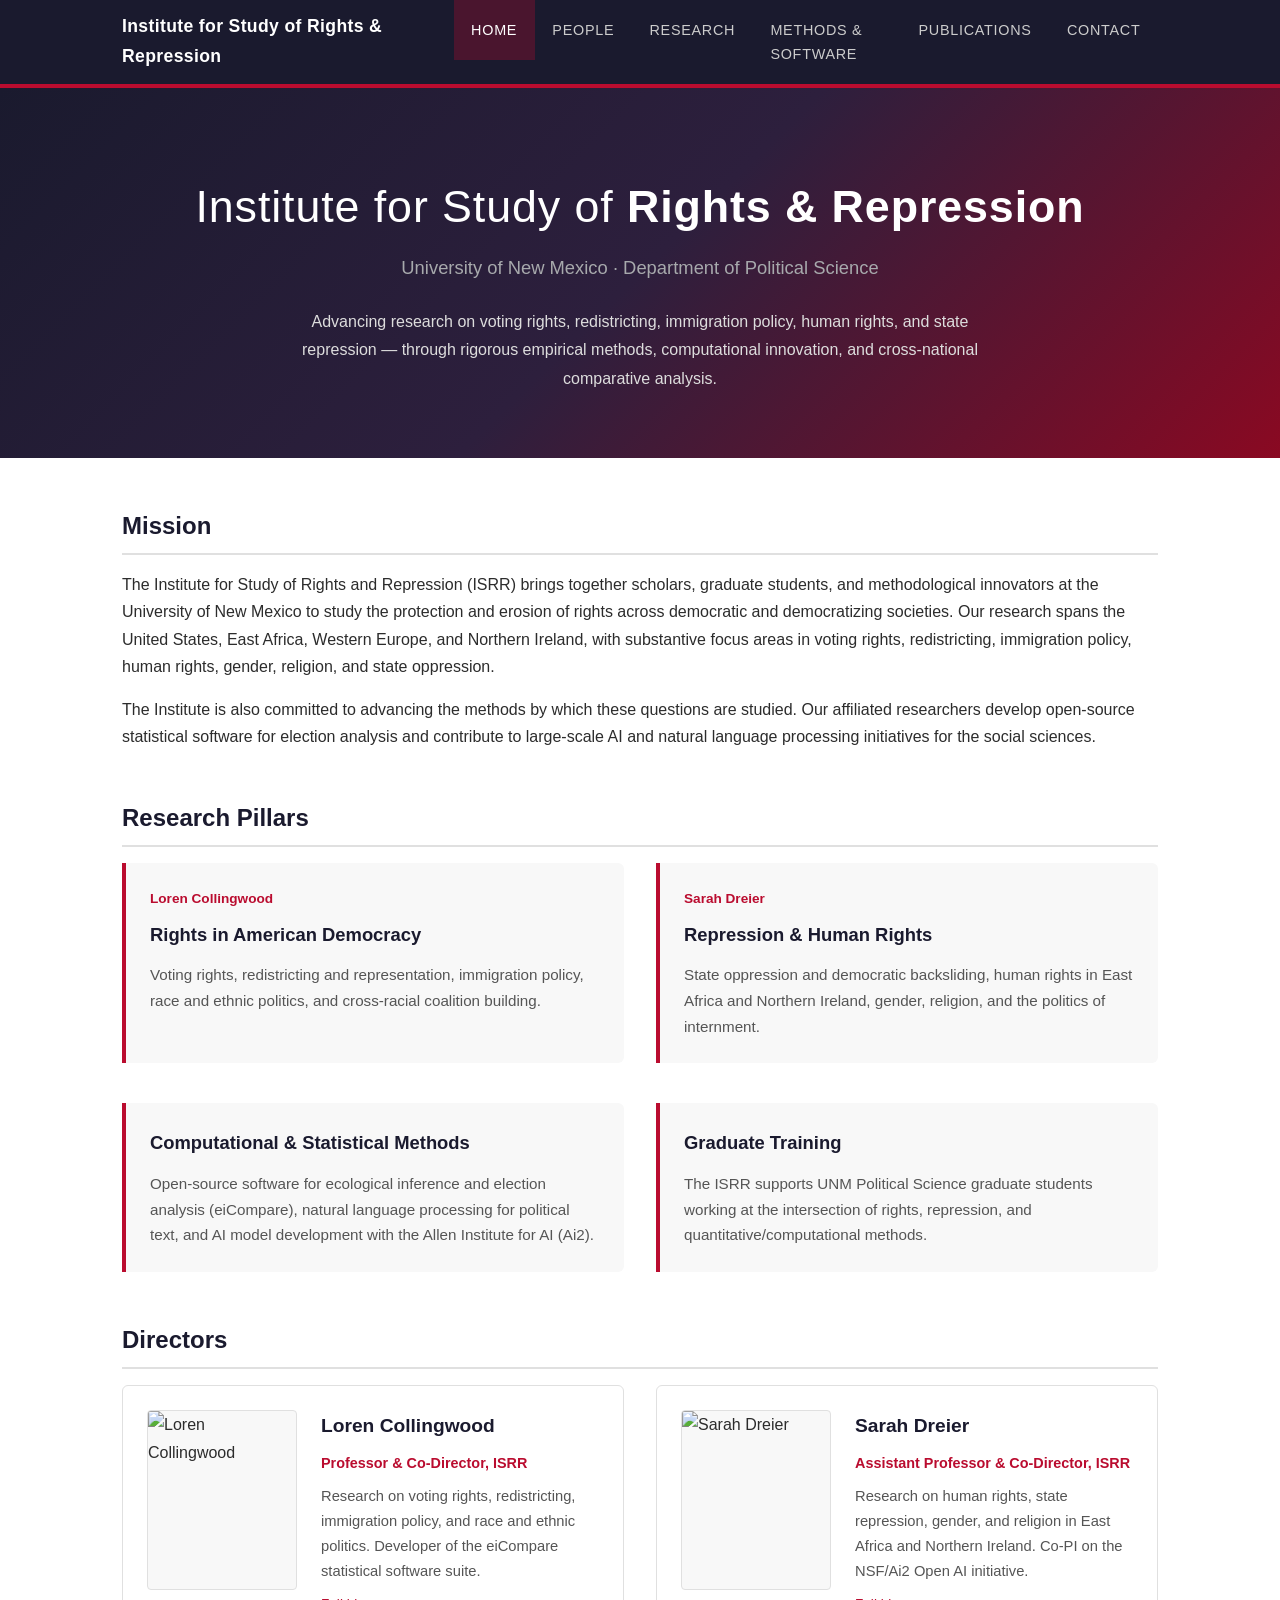
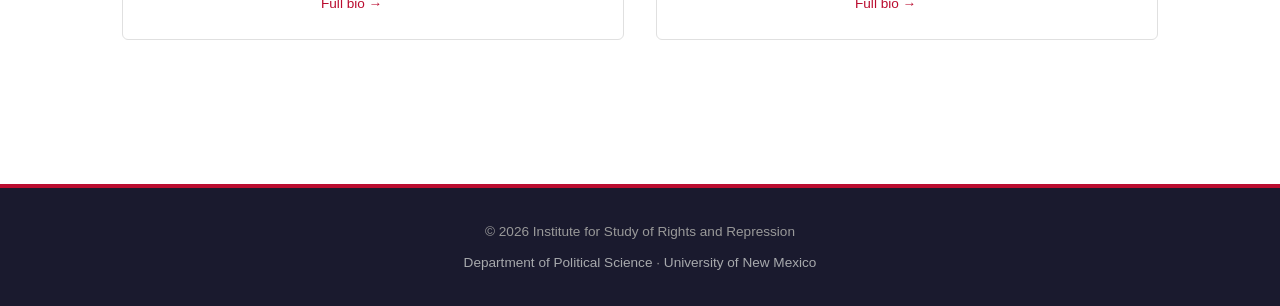
==== index.html @ 9de850cd "Initial site: Institute for Study of Rights and Repression (ISRR)" ====
<!DOCTYPE html>
<html lang="en">
<head>
  <meta charset="UTF-8">
  <meta name="viewport" content="width=device-width, initial-scale=1.0">
  <title>ISRR | Institute for Study of Rights and Repression</title>
  <link rel="stylesheet" href="css/style.css">
</head>
<body>

<header>
  <div class="header-inner">
    <div class="site-brand">
      <a href="index.html">
        <span class="full-name">Institute for Study of Rights &amp; Repression</span>
        <span class="abbrev">ISRR</span>
      </a>
    </div>
    <button class="menu-toggle" aria-label="Toggle menu" onclick="document.querySelector('nav ul').classList.toggle('open')">&#9776;</button>
    <nav>
      <ul>
        <li><a href="index.html" class="active">Home</a></li>
        <li><a href="people.html">People</a></li>
        <li><a href="research.html">Research</a></li>
        <li><a href="methods.html">Methods &amp; Software</a></li>
        <li><a href="publications.html">Publications</a></li>
        <li><a href="contact.html">Contact</a></li>
      </ul>
    </nav>
  </div>
</header>

<div class="hero">
  <h1>Institute for Study of <strong>Rights &amp; Repression</strong></h1>
  <p class="subtitle">University of New Mexico &middot; Department of Political Science</p>
  <p class="tagline">
    Advancing research on voting rights, redistricting, immigration policy, human rights, and state repression &mdash;
    through rigorous empirical methods, computational innovation, and cross-national comparative analysis.
  </p>
</div>

<div class="page-content">

  <section>
    <h2>Mission</h2>
    <p>
      The Institute for Study of Rights and Repression (ISRR) brings together scholars, graduate students, and
      methodological innovators at the University of New Mexico to study the protection and erosion of rights
      across democratic and democratizing societies. Our research spans the United States, East Africa, Western Europe,
      and Northern Ireland, with substantive focus areas in voting rights, redistricting, immigration policy,
      human rights, gender, religion, and state oppression.
    </p>
    <p style="margin-top: 1rem;">
      The Institute is also committed to advancing the methods by which these questions are studied. Our
      affiliated researchers develop open-source statistical software for election analysis and contribute
      to large-scale AI and natural language processing initiatives for the social sciences.
    </p>
  </section>

  <section>
    <h2>Research Pillars</h2>
    <div class="research-pillars">
      <div class="pillar">
        <div class="lead">Loren Collingwood</div>
        <h3>Rights in American Democracy</h3>
        <p>Voting rights, redistricting and representation, immigration policy, race and ethnic politics, and cross-racial coalition building.</p>
      </div>
      <div class="pillar">
        <div class="lead">Sarah Dreier</div>
        <h3>Repression &amp; Human Rights</h3>
        <p>State oppression and democratic backsliding, human rights in East Africa and Northern Ireland, gender, religion, and the politics of internment.</p>
      </div>
    </div>
    <div class="research-pillars">
      <div class="pillar">
        <h3>Computational &amp; Statistical Methods</h3>
        <p>Open-source software for ecological inference and election analysis (eiCompare), natural language processing for political text, and AI model development with the Allen Institute for AI (Ai2).</p>
      </div>
      <div class="pillar">
        <h3>Graduate Training</h3>
        <p>The ISRR supports UNM Political Science graduate students working at the intersection of rights, repression, and quantitative/computational methods.</p>
      </div>
    </div>
  </section>

  <section>
    <h2>Directors</h2>
    <div class="people-grid">
      <div class="person-card">
        <img src="images/collingwood.jpg" alt="Loren Collingwood" class="person-photo">
        <div class="person-info">
          <h3>Loren Collingwood</h3>
          <div class="title">Professor &amp; Co-Director, ISRR</div>
          <p>Research on voting rights, redistricting, immigration policy, and race and ethnic politics. Developer of the eiCompare statistical software suite.</p>
          <div class="contact"><a href="people.html">Full bio &rarr;</a></div>
        </div>
      </div>
      <div class="person-card">
        <img src="images/dreier.jpg" alt="Sarah Dreier" class="person-photo">
        <div class="person-info">
          <h3>Sarah Dreier</h3>
          <div class="title">Assistant Professor &amp; Co-Director, ISRR</div>
          <p>Research on human rights, state repression, gender, and religion in East Africa and Northern Ireland. Co-PI on the NSF/Ai2 Open AI initiative.</p>
          <div class="contact"><a href="people.html">Full bio &rarr;</a></div>
        </div>
      </div>
    </div>
  </section>

</div>

<footer>
  <div class="footer-inner">
    <p>&copy; 2026 Institute for Study of Rights and Repression</p>
    <p class="unm-link">
      <a href="https://polisci.unm.edu">Department of Political Science</a> &middot;
      <a href="https://www.unm.edu">University of New Mexico</a>
    </p>
  </div>
</footer>

</body>
</html>
---- css/style.css ----
/* ============================================
   Institute for Study of Rights and Repression
   UNM - CSS Stylesheet
   ============================================ */

/* --- Reset & Base --- */
*, *::before, *::after {
  box-sizing: border-box;
  margin: 0;
  padding: 0;
}

:root {
  --unm-cherry: #BA0C2F;
  --unm-cherry-dark: #8a0922;
  --unm-silver: #A7A9AC;
  --unm-gray: #63666A;
  --unm-dark: #1a1a2e;
  --text-primary: #2c2c2c;
  --text-secondary: #555;
  --bg-light: #f8f8f8;
  --bg-white: #ffffff;
  --border-light: #e0e0e0;
  --max-width: 1100px;
}

html {
  scroll-behavior: smooth;
}

body {
  font-family: 'Segoe UI', 'Helvetica Neue', Arial, sans-serif;
  color: var(--text-primary);
  line-height: 1.7;
  background: var(--bg-white);
}

a {
  color: var(--unm-cherry);
  text-decoration: none;
  transition: color 0.2s;
}

a:hover {
  color: var(--unm-cherry-dark);
  text-decoration: underline;
}

img {
  max-width: 100%;
  height: auto;
}

/* --- Header & Navigation --- */
header {
  background: var(--unm-dark);
  border-bottom: 4px solid var(--unm-cherry);
  position: sticky;
  top: 0;
  z-index: 100;
}

.header-inner {
  max-width: var(--max-width);
  margin: 0 auto;
  padding: 0 2rem;
  display: flex;
  align-items: center;
  justify-content: space-between;
}

.site-brand {
  display: flex;
  align-items: center;
  gap: 0.75rem;
  padding: 0.75rem 0;
}

.site-brand a {
  color: #fff;
  font-size: 1.1rem;
  font-weight: 700;
  letter-spacing: 0.02em;
  text-decoration: none;
}

.site-brand a:hover {
  color: var(--unm-silver);
  text-decoration: none;
}

.site-brand .abbrev {
  display: none;
}

nav ul {
  list-style: none;
  display: flex;
  gap: 0;
}

nav a {
  display: block;
  padding: 1.1rem 1.1rem;
  color: #ccc;
  font-size: 0.9rem;
  font-weight: 500;
  text-transform: uppercase;
  letter-spacing: 0.05em;
  text-decoration: none;
  transition: color 0.2s, background 0.2s;
}

nav a:hover,
nav a.active {
  color: #fff;
  background: rgba(186, 12, 47, 0.3);
  text-decoration: none;
}

/* Mobile menu toggle */
.menu-toggle {
  display: none;
  background: none;
  border: none;
  color: #fff;
  font-size: 1.5rem;
  cursor: pointer;
  padding: 0.5rem;
}

/* --- Hero Section --- */
.hero {
  background: linear-gradient(135deg, var(--unm-dark) 0%, #2d1f3d 50%, var(--unm-cherry-dark) 100%);
  color: #fff;
  text-align: center;
  padding: 5rem 2rem 4rem;
}

.hero h1 {
  font-size: 2.8rem;
  font-weight: 300;
  margin-bottom: 0.5rem;
  letter-spacing: 0.02em;
}

.hero h1 strong {
  font-weight: 700;
}

.hero .subtitle {
  font-size: 1.15rem;
  color: var(--unm-silver);
  margin-bottom: 1.5rem;
  font-weight: 300;
}

.hero .tagline {
  font-size: 1rem;
  max-width: 700px;
  margin: 0 auto;
  line-height: 1.8;
  color: #ddd;
}

/* --- Page Content --- */
.page-content {
  max-width: var(--max-width);
  margin: 0 auto;
  padding: 3rem 2rem;
}

.page-title {
  font-size: 2rem;
  font-weight: 300;
  color: var(--unm-dark);
  margin-bottom: 0.5rem;
  padding-bottom: 0.75rem;
  border-bottom: 3px solid var(--unm-cherry);
}

.page-intro {
  font-size: 1.05rem;
  color: var(--text-secondary);
  margin-bottom: 2.5rem;
  max-width: 800px;
}

/* --- Section Styling --- */
section {
  margin-bottom: 3rem;
}

section h2 {
  font-size: 1.5rem;
  color: var(--unm-dark);
  margin-bottom: 1rem;
  padding-bottom: 0.4rem;
  border-bottom: 2px solid var(--border-light);
}

section h3 {
  font-size: 1.15rem;
  color: var(--unm-cherry);
  margin-bottom: 0.5rem;
  margin-top: 1.5rem;
}

/* --- People Cards --- */
.people-grid {
  display: grid;
  grid-template-columns: repeat(auto-fill, minmax(480px, 1fr));
  gap: 2rem;
  margin-bottom: 3rem;
}

.person-card {
  display: flex;
  gap: 1.5rem;
  background: var(--bg-white);
  border: 1px solid var(--border-light);
  border-radius: 6px;
  padding: 1.5rem;
  transition: box-shadow 0.2s;
}

.person-card:hover {
  box-shadow: 0 4px 20px rgba(0,0,0,0.08);
}

.person-photo {
  width: 150px;
  min-width: 150px;
  height: 180px;
  object-fit: cover;
  border-radius: 4px;
  background: var(--bg-light);
  border: 1px solid var(--border-light);
}

.person-info h3 {
  margin-top: 0;
  color: var(--unm-dark);
  font-size: 1.2rem;
}

.person-info .title {
  color: var(--unm-cherry);
  font-size: 0.9rem;
  font-weight: 600;
  margin-bottom: 0.5rem;
}

.person-info p {
  font-size: 0.92rem;
  color: var(--text-secondary);
  margin-bottom: 0.5rem;
}

.person-info .contact {
  font-size: 0.85rem;
  color: var(--unm-gray);
}

/* --- Student Grid --- */
.student-grid {
  display: grid;
  grid-template-columns: repeat(auto-fill, minmax(220px, 1fr));
  gap: 1.5rem;
  margin-top: 1.5rem;
}

.student-card {
  text-align: center;
  padding: 1.5rem 1rem;
  border: 1px solid var(--border-light);
  border-radius: 6px;
  background: var(--bg-white);
}

.student-card .student-photo {
  width: 100px;
  height: 100px;
  border-radius: 50%;
  object-fit: cover;
  margin: 0 auto 1rem;
  background: var(--bg-light);
  border: 2px solid var(--border-light);
}

.student-card h4 {
  font-size: 1rem;
  color: var(--unm-dark);
  margin-bottom: 0.25rem;
}

.student-card .focus {
  font-size: 0.85rem;
  color: var(--text-secondary);
}

/* --- Research Pillars --- */
.research-pillars {
  display: grid;
  grid-template-columns: 1fr 1fr;
  gap: 2rem;
  margin-bottom: 2.5rem;
}

.pillar {
  background: var(--bg-light);
  border-left: 4px solid var(--unm-cherry);
  padding: 1.5rem 1.5rem;
  border-radius: 0 6px 6px 0;
}

.pillar h3 {
  color: var(--unm-dark);
  margin-top: 0;
  margin-bottom: 0.75rem;
  font-size: 1.15rem;
}

.pillar .lead {
  font-size: 0.85rem;
  color: var(--unm-cherry);
  font-weight: 600;
  margin-bottom: 0.5rem;
}

.pillar p, .pillar ul {
  font-size: 0.95rem;
  color: var(--text-secondary);
}

.pillar ul {
  padding-left: 1.2rem;
  margin-top: 0.5rem;
}

.pillar ul li {
  margin-bottom: 0.3rem;
}

/* --- Methods Section --- */
.methods-grid {
  display: grid;
  grid-template-columns: 1fr 1fr;
  gap: 2rem;
}

.method-card {
  border: 1px solid var(--border-light);
  border-radius: 6px;
  padding: 2rem;
  background: var(--bg-white);
}

.method-card h3 {
  color: var(--unm-dark);
  margin-top: 0;
  margin-bottom: 0.25rem;
}

.method-card .tech-label {
  display: inline-block;
  background: var(--unm-cherry);
  color: #fff;
  font-size: 0.75rem;
  padding: 0.15rem 0.6rem;
  border-radius: 3px;
  text-transform: uppercase;
  letter-spacing: 0.04em;
  margin-bottom: 0.75rem;
}

.method-card p {
  font-size: 0.95rem;
  color: var(--text-secondary);
  margin-bottom: 0.75rem;
}

.method-card .links a {
  font-size: 0.9rem;
  margin-right: 1rem;
}

/* --- Publications --- */
.pub-section {
  margin-bottom: 2.5rem;
}

.pub-list {
  list-style: none;
  padding: 0;
}

.pub-list li {
  padding: 1rem 0;
  border-bottom: 1px solid var(--border-light);
  font-size: 0.95rem;
  line-height: 1.6;
}

.pub-list li:last-child {
  border-bottom: none;
}

.pub-list .pub-title {
  font-weight: 600;
  color: var(--unm-dark);
}

.pub-list .pub-venue {
  font-style: italic;
  color: var(--text-secondary);
}

.pub-list .pub-year {
  display: inline-block;
  background: var(--bg-light);
  color: var(--unm-gray);
  font-size: 0.8rem;
  padding: 0.1rem 0.5rem;
  border-radius: 3px;
  margin-left: 0.25rem;
}

/* --- Footer --- */
footer {
  background: var(--unm-dark);
  color: #999;
  text-align: center;
  padding: 2rem;
  margin-top: 3rem;
  font-size: 0.85rem;
  border-top: 4px solid var(--unm-cherry);
}

footer a {
  color: var(--unm-silver);
}

footer .footer-inner {
  max-width: var(--max-width);
  margin: 0 auto;
}

footer .unm-link {
  margin-top: 0.5rem;
}

/* --- Responsive --- */
@media (max-width: 768px) {
  .site-brand .full-name {
    display: none;
  }
  .site-brand .abbrev {
    display: inline;
  }

  .menu-toggle {
    display: block;
  }

  nav ul {
    display: none;
    flex-direction: column;
    position: absolute;
    top: 100%;
    left: 0;
    right: 0;
    background: var(--unm-dark);
    border-top: 1px solid rgba(255,255,255,0.1);
  }

  nav ul.open {
    display: flex;
  }

  nav a {
    padding: 1rem 2rem;
    border-bottom: 1px solid rgba(255,255,255,0.05);
  }

  .hero h1 {
    font-size: 1.8rem;
  }

  .people-grid {
    grid-template-columns: 1fr;
  }

  .person-card {
    flex-direction: column;
    align-items: center;
    text-align: center;
  }

  .research-pillars,
  .methods-grid {
    grid-template-columns: 1fr;
  }

  .student-grid {
    grid-template-columns: repeat(auto-fill, minmax(160px, 1fr));
  }
}
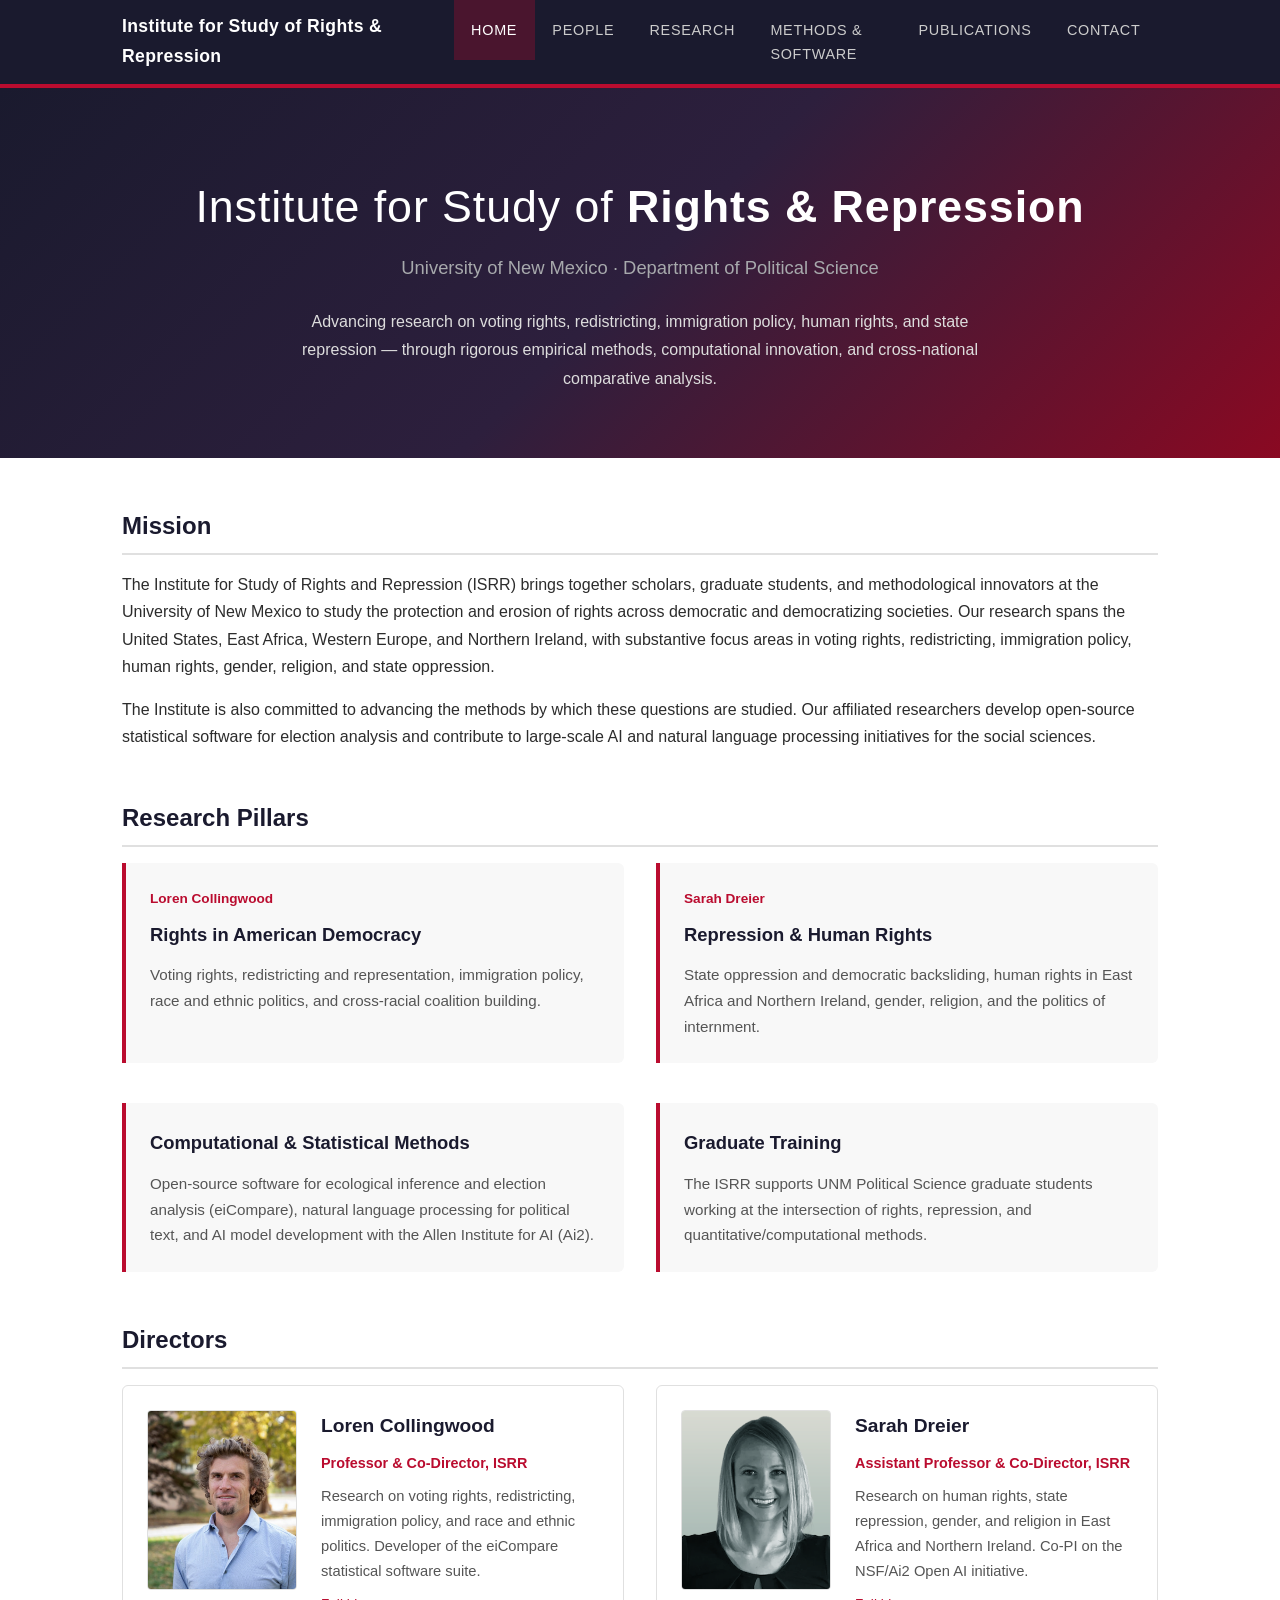
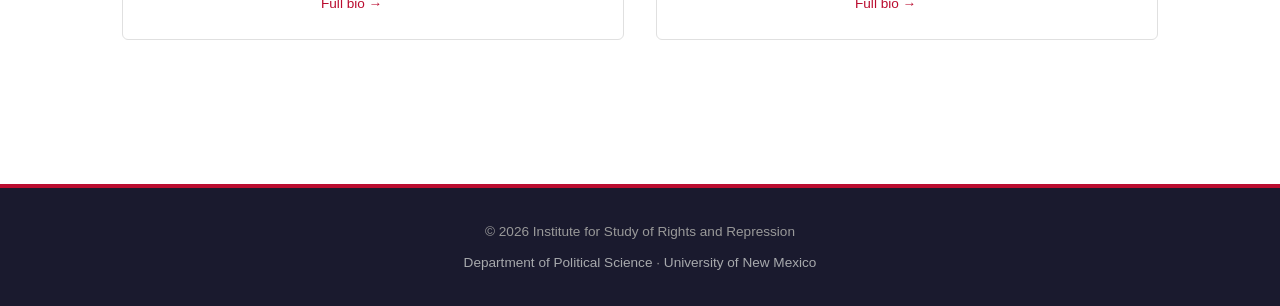
==== commit 3a0944ed: "Add Dreier headshot from Ai2 OMAI page" ====
--- a/index.html
+++ b/index.html
@@ -96,7 +96,7 @@
         </div>
       </div>
       <div class="person-card">
-        <img src="images/dreier.jpg" alt="Sarah Dreier" class="person-photo">
+        <img src="images/dreier.png" alt="Sarah Dreier" class="person-photo">
         <div class="person-info">
           <h3>Sarah Dreier</h3>
           <div class="title">Assistant Professor &amp; Co-Director, ISRR</div>
